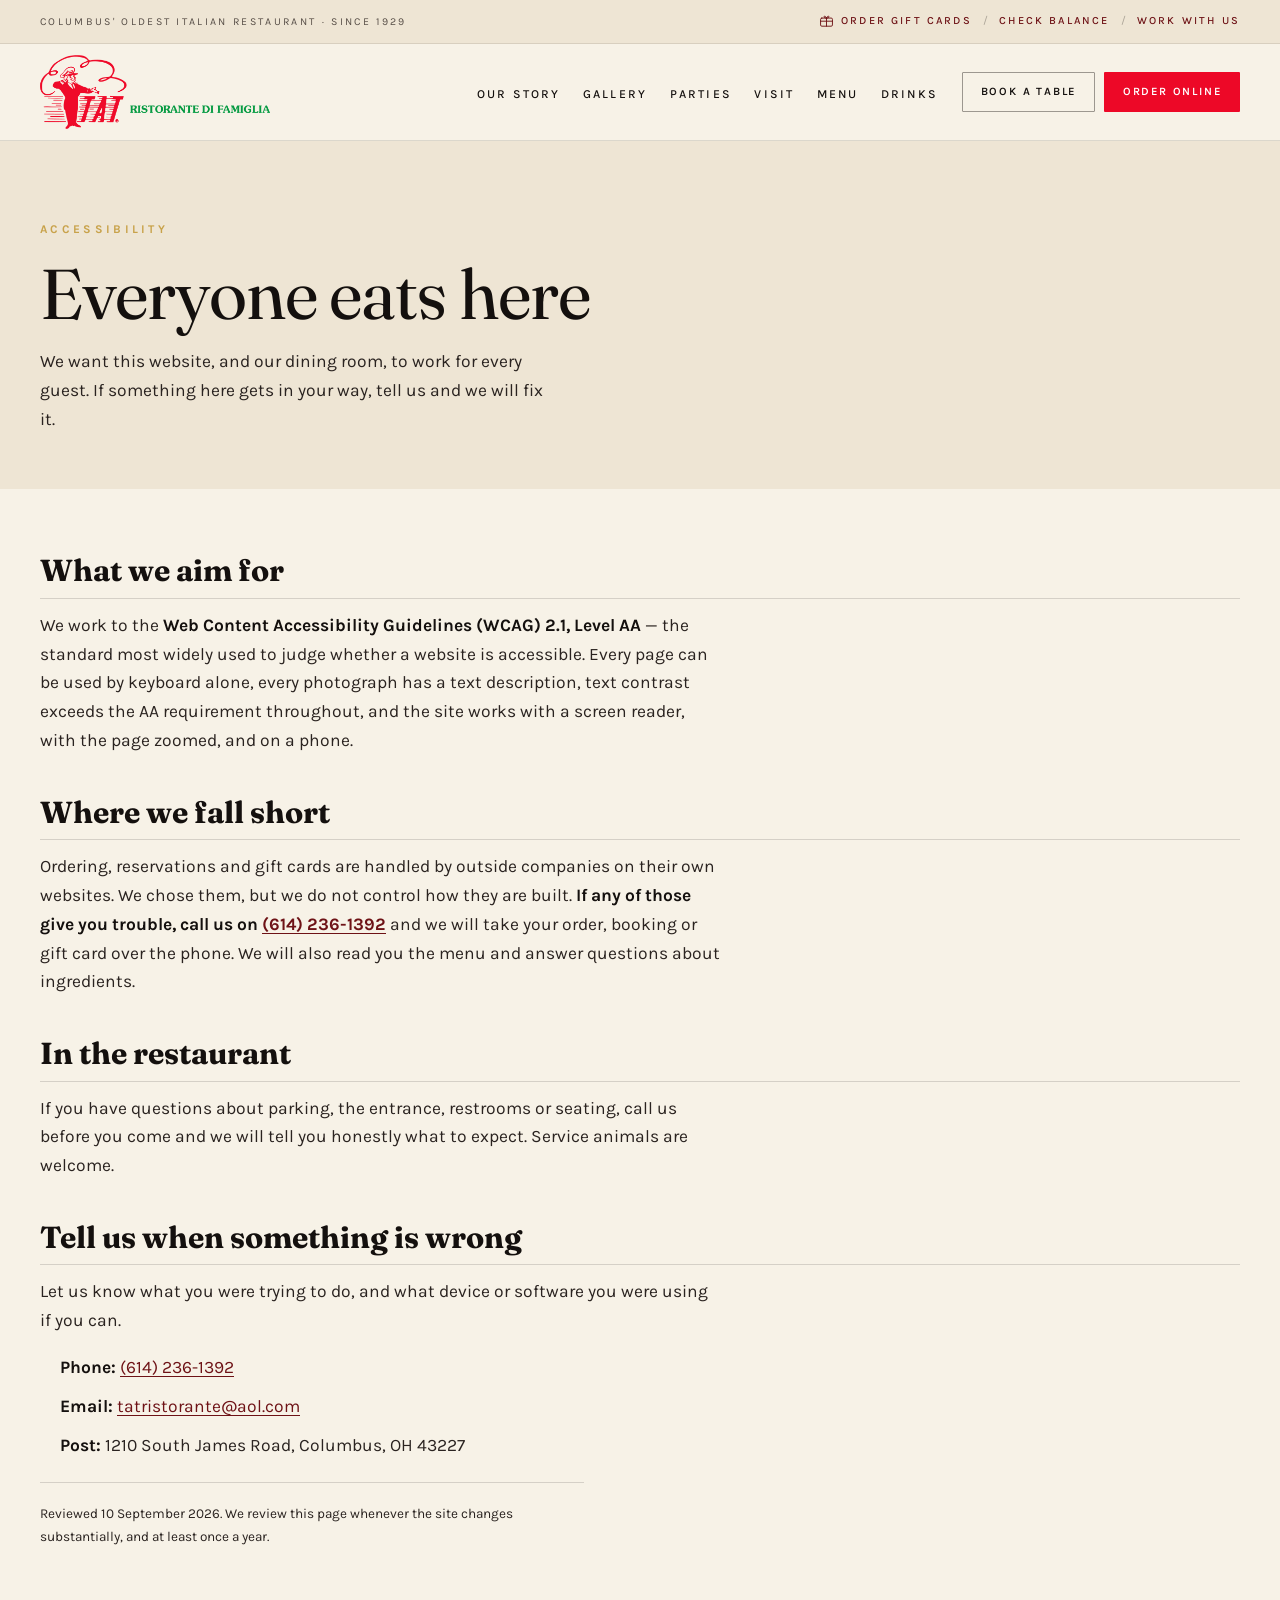
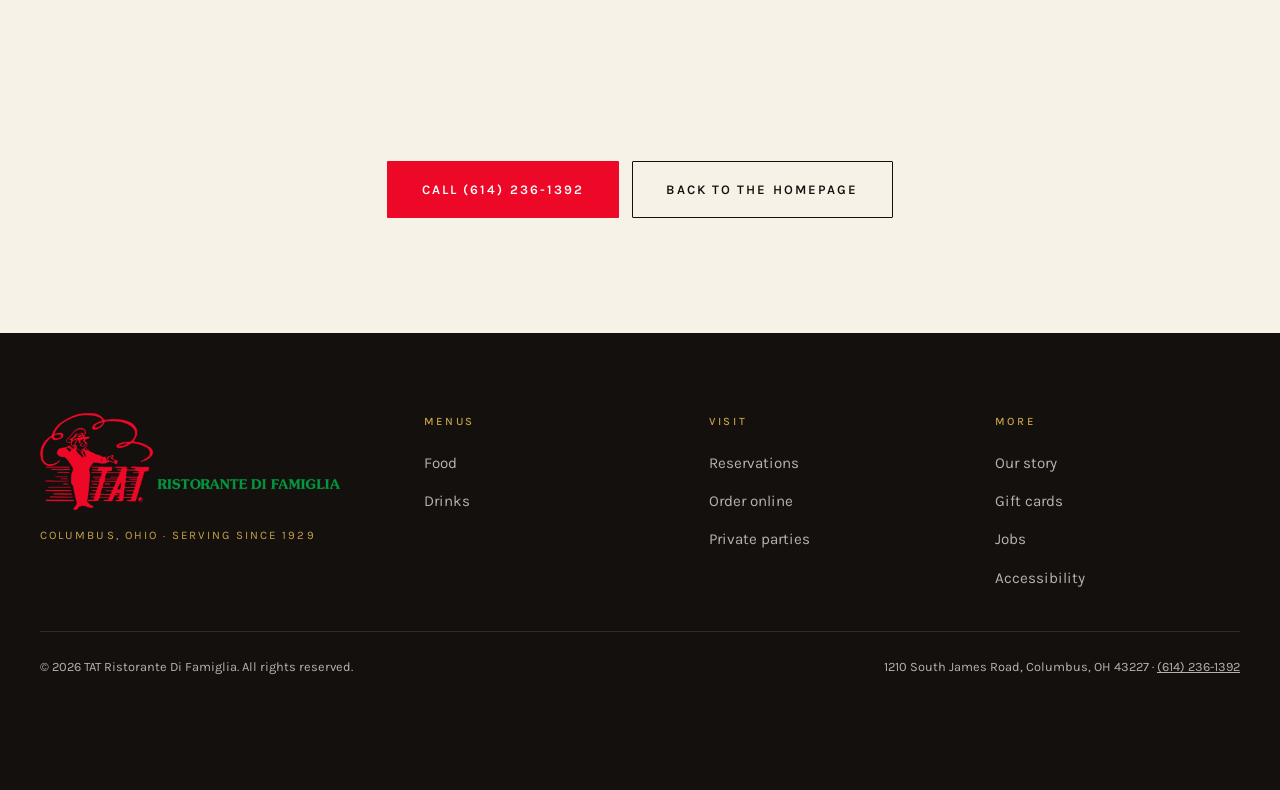
==== accessibility.html @ 36882643 "New site" ====
<!DOCTYPE html>
<html lang="en">
<head>
<meta charset="utf-8">
<meta name="viewport" content="width=device-width, initial-scale=1">
<title>Accessibility | TAT Ristorante Di Famiglia, Columbus</title>
<meta name="description" content="How TAT Ristorante Di Famiglia works to keep its website and dining room usable by everyone, and how to tell us when something isn't working.">
<meta name="theme-color" content="#14100E">

<!-- PREVIEW ONLY — keeps this staging copy out of Google so it can't
     compete with tatitalian.net. DELETE THIS LINE BEFORE LAUNCH. -->
<meta name="robots" content="noindex, nofollow">


<meta property="og:image" content="assets/app-icon.png">
<meta property="og:type" content="website">
<meta property="og:title" content="Accessibility | TAT Ristorante Di Famiglia">
<meta property="og:description" content="Our accessibility commitment, and how to reach us if something on this site gets in your way.">

<link rel="preconnect" href="https://fonts.googleapis.com">
<link rel="preconnect" href="https://fonts.gstatic.com" crossorigin>
<link href="https://fonts.googleapis.com/css2?family=Fraunces:ital,opsz,wght@0,9..144,500;0,9..144,600;0,9..144,700;0,9..144,900;1,9..144,500;1,9..144,600&family=Karla:ital,wght@0,400;0,500;0,600;0,700;1,400;1,500&display=swap" rel="stylesheet">
<link rel="icon" type="image/png" sizes="32x32" href="[data-uri]">
<link rel="icon" href="assets/favicon.ico" sizes="any">
<link rel="apple-touch-icon" href="assets/apple-touch-icon.png">
<meta name="apple-mobile-web-app-title" content="TAT">
<link rel="stylesheet" href="styles.css">
<noscript><style>.reveal{opacity:1 !important;transform:none !important;}</style></noscript>
</head>

<body>
<a class="skip-link" href="#main">Skip to main content</a>

<!-- ============ HEADER ============ -->
<header class="site-header" id="siteHeader">
  <div class="topbar">
    <div class="topbar-inner">
      <p class="topbar-tag">Columbus' oldest Italian restaurant &middot; Since 1929</p>
      <nav class="topbar-links" aria-label="Gift cards">
        <a href="https://www.toasttab.com/tat-ristorante-di-famiglia-1210-s-james-road/giftcards">
          <svg class="topbar-icon" viewBox="0 0 24 24" aria-hidden="true"><rect x="2.5" y="6.5" width="19" height="13" rx="2"/><path d="M2.5 11.5h19M12 6.5v13"/><path d="M12 6.5S10.8 3 8.8 3.6 8.2 6.5 12 6.5zm0 0S13.2 3 15.2 3.6 15.8 6.5 12 6.5z"/></svg>
          Order gift cards
        </a>
        <span class="topbar-sep" aria-hidden="true">/</span>
        <a href="https://www.toasttab.com/tat-ristorante-di-famiglia-1210-s-james-road/findcard">Check balance</a>
        <span class="topbar-sep" aria-hidden="true">/</span>
        <a href="#" data-form="job">Work with us</a>
      </nav>
    </div>
  </div>

  <div class="header-inner">
    <a class="wordmark" href="index.html" aria-label="TAT Ristorante Di Famiglia, home">
      <span class="logo-lockup" role="img" aria-label="TAT Ristorante Di Famiglia"></span>
    </a>

    <nav class="nav-desktop" aria-label="Primary">
      <ul>
        <li><a href="story.html">Our story</a></li>
        <li><a href="index.html#gallery">Gallery</a></li>
        <li><a href="index.html#parties">Parties</a></li>
        <li><a href="index.html#visit">Visit</a></li>
        <li><a href="menu.html">Menu</a></li>
        <li><a href="drinks.html">Drinks</a></li>
      </ul>
    </nav>

    <div class="header-actions">
      <a class="btn btn-ghost" href="https://tmt.spotapps.co/reservations?spot_id=79712">Book a table</a>
      <a class="btn btn-solid" href="https://order.online/business/tat-ristorante-di-famiglia-47376">Order online</a>
    </div>

    <button class="nav-toggle" id="navToggle" aria-expanded="false" aria-controls="navMobile">
      <span class="nav-toggle-bars" aria-hidden="true"><i></i><i></i><i></i></span>
      <span class="sr-only">Open menu</span>
    </button>
  </div>
</header>

<div class="nav-mobile" id="navMobile" hidden>
  <nav aria-label="Mobile">
    <ul>
      <li><a href="menu.html">Food menu</a></li>
      <li><a href="drinks.html">Drink menu</a></li>
      <li><a href="story.html">Our story</a></li>
      <li><a href="index.html#parties">Private parties</a></li>
      <li><a href="index.html#gallery">Gallery</a></li>
      <li><a href="index.html#visit">Hours &amp; location</a></li>
      <li><a href="https://www.toasttab.com/tat-ristorante-di-famiglia-1210-s-james-road/giftcards">Gift cards</a></li>
      <li><a href="#" data-form="job">Jobs</a></li>
    </ul>
    <div class="nav-mobile-cta">
      <a class="btn btn-solid" href="https://order.online/business/tat-ristorante-di-famiglia-47376">Order online</a>
      <a class="btn btn-ghost" href="https://tmt.spotapps.co/reservations?spot_id=79712">Book a table</a>
    </div>
    <p class="nav-mobile-phone"><a href="tel:+16142361392">(614) 236-1392</a></p>
  </nav>
</div>

<main id="main">

<section class="menu-head">
  <div class="wrap">
    <p class="eyebrow eyebrow-light">Accessibility</p>
    <h1 class="menu-title">Everyone eats here</h1>
    <p class="menu-intro">We want this website, and our dining room, to work for every guest. If something here gets in your way, tell us and we will fix it.</p>
  </div>
</section>

<div class="wrap prose">

  <h2>What we aim for</h2>
  <p>We work to the <strong>Web Content Accessibility Guidelines (WCAG) 2.1, Level AA</strong> &mdash; the standard most widely used to judge whether a website is accessible. Every page can be used by keyboard alone, every photograph has a text description, text contrast exceeds the AA requirement throughout, and the site works with a screen reader, with the page zoomed, and on a phone.</p>

  <h2>Where we fall short</h2>
  <p>Ordering, reservations and gift cards are handled by outside companies on their own websites. We chose them, but we do not control how they are built. <strong>If any of those give you trouble, call us on <a href="tel:+16142361392">(614) 236-1392</a></strong> and we will take your order, booking or gift card over the phone. We will also read you the menu and answer questions about ingredients.</p>

  <h2>In the restaurant</h2>
  <!-- TODO FOR THE OWNER: replace this with the real details of the building —
       parking, entrance steps or ramp, doorway widths, restroom access, table
       heights. Do not publish claims about the premises that have not been
       checked in person; an unchecked claim causes trouble rather than
       preventing it. -->
  <p>If you have questions about parking, the entrance, restrooms or seating, call us before you come and we will tell you honestly what to expect. Service animals are welcome.</p>

  <h2>Tell us when something is wrong</h2>
  <p>Let us know what you were trying to do, and what device or software you were using if you can.</p>
  <ul class="contact-list">
    <li><strong>Phone:</strong> <a href="tel:+16142361392">(614) 236-1392</a></li>
    <li><strong>Email:</strong> <a href="mailto:tatristorante@aol.com">tatristorante@aol.com</a></li>
    <li><strong>Post:</strong> 1210 South James Road, Columbus, OH 43227</li>
  </ul>

  <p class="prose-meta">Reviewed <time datetime="2026-09-10">10 September 2026</time>. We review this page whenever the site changes substantially, and at least once a year.</p>

</div>

<section class="story-close">
  <div class="wrap story-close-inner">
    <div class="story-close-cta">
      <a class="btn btn-solid btn-lg" href="tel:+16142361392">Call (614) 236-1392</a>
      <a class="btn btn-ghost btn-lg" href="index.html">Back to the homepage</a>
    </div>
  </div>
</section>

</main>

<!-- ============ FOOTER ============ -->
<footer class="site-footer">
  <div class="wrap footer-grid">
    <div class="footer-brand">
      <span class="footer-logo logo-lockup" role="img" aria-label="TAT Ristorante Di Famiglia"></span>
      <p class="footer-tag">Columbus, Ohio &middot; Serving since 1929</p>
    </div>
    <div class="footer-col">
      <h3 class="footer-head">Menus</h3>
      <ul>
        <li><a href="menu.html">Food</a></li>
        <li><a href="drinks.html">Drinks</a></li>
      </ul>
    </div>
    <div class="footer-col">
      <h3 class="footer-head">Visit</h3>
      <ul>
        <li><a href="https://tmt.spotapps.co/reservations?spot_id=79712">Reservations</a></li>
        <li><a href="https://order.online/business/tat-ristorante-di-famiglia-47376">Order online</a></li>
          <li><a href="index.html#parties">Private parties</a></li>
      </ul>
    </div>
    <div class="footer-col">
      <h3 class="footer-head">More</h3>
      <ul>
        <li><a href="story.html">Our story</a></li>
        <li><a href="https://www.toasttab.com/tat-ristorante-di-famiglia-1210-s-james-road/giftcards">Gift cards</a></li>
        <li><a href="#" data-form="job">Jobs</a></li>
        <li><a href="accessibility.html">Accessibility</a></li>
      </ul>
    </div>
  </div>
  <div class="wrap footer-base">
    <p>&copy; <span id="year">2026</span> TAT Ristorante Di Famiglia. All rights reserved.</p>
    <p>1210 South James Road, Columbus, OH 43227 &middot; <a href="tel:+16142361392">(614) 236-1392</a></p>
  </div>
</footer>

<div class="action-bar">
  <a href="tel:+16142361392">Call</a>
  <a href="https://tmt.spotapps.co/reservations?spot_id=79712">Reserve</a>
  <a class="primary" href="https://order.online/business/tat-ristorante-di-famiglia-47376">Order</a>
</div>

<script src="form-config.js"></script>
<script src="script.js"></script>
</body>
</html>
---- styles.css ----
/* =========================================================
   TAT Ristorante Di Famiglia
   Palette + type tokens
   Display: Bodoni Moda  ·  Body/UI: Jost (a Futura revival —
   the type of 1927, two years before TAT opened)
   ========================================================= */

:root{
  --ink:        #14100E;   /* near-black, warm */
  --ink-soft:   #2A2320;
  --wine:       #6E1216;   /* deep sauce red */
  --red:        #ED0827;   /* TAT brand red, sampled from the logo */
  --green:      #039741;   /* TAT brand green, from the wordmark */
  --brass:      #C8A24A;   /* aged sign gold */
  --ivory:      #F7F2E7;   /* paper */
  --paper:      #EEE5D4;   /* paper, one step down */
  --muted:      #574E47;   /* darkened: was too light on cream */
  --surface:    #FFFFFF;   /* panels behind dense text */

  --shell: min(1200px, 100% - 2.5rem);
  --gap: clamp(1rem, 3vw, 2rem);

  /* Fraunces is a soft, low-contrast serif — it keeps the old-signage warmth
     without Bodoni's hairlines. Karla is a grotesque with even stroke weight,
     which holds up far better than a geometric sans at body size. */
  --f-display: "Fraunces", Georgia, "Iowan Old Style", "Times New Roman", serif;
  --f-body: "Karla", "Segoe UI", "Helvetica Neue", Arial, sans-serif;

  --ease: cubic-bezier(.22,.61,.36,1);
  --topbar-h: 44px;         /* gift-card strip */
  --nav-h: 96px;            /* the row with the logo and nav */
  --header-h: calc(var(--topbar-h) + var(--nav-h));
  --header-h-stuck: 76px;   /* header height once it goes solid on scroll */
}

*, *::before, *::after{ box-sizing:border-box; }

/* The hidden attribute must beat any class that sets display.
   Without this, .lightbox{display:grid} keeps an invisible full-screen
   overlay in the layout and it eats every click on the page. */
[hidden]{ display:none !important; }

html{ scroll-behavior:smooth; }

body{
  margin:0;
  background:var(--ivory);
  color:var(--ink);
  font-family:var(--f-body);
  font-size:clamp(1.02rem, .97rem + .25vw, 1.09rem);
  line-height:1.65;
  font-weight:400;
  -webkit-font-smoothing:antialiased;
  font-optical-sizing:auto;
  text-rendering:optimizeLegibility;
  overflow-x:hidden;
}

img{ max-width:100%; display:block; }
a{ color:inherit; }

.wrap{ width:var(--shell); margin-inline:auto; }

.sr-only{
  position:absolute; width:1px; height:1px; padding:0; margin:-1px;
  overflow:hidden; clip:rect(0 0 0 0); white-space:nowrap; border:0;
}

.skip-link{
  position:absolute; left:1rem; top:-4rem; z-index:200;
  background:var(--ink); color:var(--ivory);
  padding:.7rem 1.1rem; border-radius:2px; text-decoration:none;
  transition:top .2s var(--ease);
}
.skip-link:focus{ top:1rem; }

:focus-visible{
  outline:2px solid var(--brass);
  outline-offset:3px;
}

/* ---------- Type ---------- */
.h-display{
  font-family:var(--f-display);
  font-weight:700;
  font-size:clamp(2rem, 1.25rem + 3vw, 3.7rem);
  line-height:1.06;
  letter-spacing:-.01em;
  margin:0 0 .6em;
}

.eyebrow{
  font-family:var(--f-body);
  font-size:.74rem;
  font-weight:700;
  letter-spacing:.28em;
  text-transform:uppercase;
  color:var(--wine);
  margin:0 0 1.1rem;
}
.eyebrow-light{ color:var(--brass); }

.lede{
  font-size:1.12em;
  color:var(--ink);
  max-width:56ch;
}

/* ---------- Buttons ---------- */
.btn{
  display:inline-flex; align-items:center; justify-content:center;
  font-family:var(--f-body);
  font-size:.8rem; font-weight:600;
  letter-spacing:.16em; text-transform:uppercase;
  padding:.85rem 1.5rem;
  border:1px solid transparent;
  border-radius:1px;
  text-decoration:none;
  cursor:pointer;
  transition:background .25s var(--ease), color .25s var(--ease),
             border-color .25s var(--ease), transform .18s var(--ease);
}
.btn:hover{ transform:translateY(-1px); }
.btn-lg{ padding:1.05rem 2.1rem; font-size:.82rem; }

.btn-solid{ background:var(--red); color:#fff; }
.btn-solid:hover{ background:var(--wine); }

.btn-ghost{ background:transparent; color:var(--ink); border-color:currentColor; }
.btn-ghost:hover{ background:var(--ink); color:var(--ivory); }

.btn-outline{ background:transparent; color:#fff; border-color:rgba(255,255,255,.55); }
.btn-outline:hover{ background:#fff; color:var(--ink); border-color:#fff; }

.link-arrow{
  display:inline-flex; align-items:center; gap:.5rem;
  font-size:.8rem; font-weight:600;
  letter-spacing:.16em; text-transform:uppercase;
  text-decoration:none;
  color:var(--wine);
  border-bottom:1px solid currentColor;
  padding-bottom:.3rem;
  transition:gap .25s var(--ease), color .25s var(--ease);
}
.link-arrow::after{ content:"\2192"; }
.link-arrow:hover{ gap:.9rem; color:var(--red); }


/* =========================================================
   LOGO
   The artwork is embedded here as data URIs so the logos can
   never go missing when the site is copied or zipped up. To
   switch to normal image files instead, replace each url(...)
   below with url('assets/logo-mark.png') / logo-lockup.png —
   both files are in assets/ already.
   ========================================================= */
.logo-mark,
.logo-lockup{
  display:block;
  background-repeat:no-repeat;
  background-position:center;
  background-size:contain;
}
.logo-mark{ aspect-ratio:520/445; background-image:url('[data-uri]'); }
.logo-lockup{ aspect-ratio:900/290; background-image:url('[data-uri]'); }

/* =========================================================
   HEADER
   ========================================================= */
.site-header{
  position:fixed; inset:0 0 auto 0; z-index:90;
  background:var(--ivory);
  border-bottom:1px solid rgba(20,16,14,.12);
  transition:box-shadow .35s var(--ease);
}
.site-header.is-stuck{
  box-shadow:0 2px 14px rgba(20,16,14,.1);
}
.site-header.is-stuck .header-inner{ min-height:var(--header-h-stuck); }
.site-header.is-stuck::before{ opacity:0; }


/* ---------- Utility strip: gift cards ---------- */
.topbar{
  background:var(--paper);
  border-bottom:1px solid rgba(20,16,14,.1);
  overflow:hidden;
  max-height:var(--topbar-h);
  transition:max-height .3s var(--ease), opacity .25s var(--ease);
}
/* Fold it away once the header goes solid, to keep the scrolled header tight. */
.site-header.is-stuck .topbar{ max-height:0; opacity:0; border-bottom-color:transparent; }

.topbar-inner{
  width:var(--shell); margin-inline:auto;
  min-height:calc(var(--topbar-h) - 1px);
  display:flex; align-items:center; justify-content:space-between; gap:1rem;
}
.topbar-tag{
  margin:0;
  font-size:.66rem; font-weight:400;
  letter-spacing:.22em; text-transform:uppercase;
  color:var(--muted);
}
.topbar-links{ display:flex; align-items:center; gap:.7rem; }
.topbar-links a{
  display:inline-flex; align-items:center; gap:.45rem;
  font-size:.68rem; font-weight:500;
  letter-spacing:.2em; text-transform:uppercase;
  color:var(--wine); text-decoration:none;
  padding:.25rem 0;
  border-bottom:1px solid transparent;
  transition:color .25s var(--ease), border-color .25s var(--ease);
}
.topbar-links a:hover{ color:var(--red); border-bottom-color:currentColor; }
.topbar-sep{ color:rgba(20,16,14,.3); font-size:.7rem; }
.topbar-icon{
  width:15px; height:15px; flex:none;
  fill:none; stroke:currentColor; stroke-width:1.5;
  stroke-linecap:round; stroke-linejoin:round;
}

.header-inner{
  width:var(--shell); margin-inline:auto;
  min-height:var(--nav-h);
  transition:min-height .3s var(--ease);
  display:flex; align-items:center; gap:1.5rem;
  position:relative;
}

.wordmark{
  display:flex; align-items:center; text-decoration:none;
  margin-right:auto; padding:.6rem 0;
}
.wordmark .logo-lockup{
  width:auto; height:74px;
  transition:height .3s var(--ease);
}
/* Tighten once the header goes solid, so it never crowds the nav. */
.site-header.is-stuck .wordmark .logo-lockup{ height:54px; }

.nav-desktop ul{
  display:flex; gap:1.4rem; list-style:none; margin:0; padding:0;
}
.nav-desktop a{
  font-size:.76rem; font-weight:500;
  letter-spacing:.18em; text-transform:uppercase;
  color:var(--ink); text-decoration:none;
  padding-bottom:.25rem;
  border-bottom:1px solid transparent;
  transition:border-color .25s var(--ease), color .25s var(--ease);
}
.nav-desktop a:hover{ border-color:var(--wine); color:var(--wine); }

.header-actions{ display:flex; gap:.6rem; }
.header-actions .btn{ padding:.6rem 1.1rem; font-size:.7rem; }
.header-actions .btn-ghost{ color:var(--ink); border-color:rgba(20,16,14,.4); }
.header-actions .btn-ghost:hover{ background:var(--ink); color:var(--ivory); }

.nav-toggle{
  display:none;
  background:none; border:0; cursor:pointer; padding:.6rem;
}
.nav-toggle-bars{ display:block; width:26px; }
.nav-toggle-bars i{
  display:block; height:2px; background:var(--ink); margin:6px 0;
  transition:transform .3s var(--ease), opacity .3s var(--ease);
}
.nav-toggle[aria-expanded="true"] i:nth-child(1){ transform:translateY(7.5px) rotate(45deg); }
.nav-toggle[aria-expanded="true"] i:nth-child(2){ opacity:0; }
.nav-toggle[aria-expanded="true"] i:nth-child(3){ transform:translateY(-7.5px) rotate(-45deg); }

/* Mobile nav panel */
.nav-mobile{
  position:fixed; inset:0; z-index:85;
  pointer-events:none;
  background:var(--ink);
  padding:calc(var(--header-h) + 2rem) 1.5rem 2.5rem;
  overflow-y:auto;
  opacity:0;
  transition:opacity .3s var(--ease);
}
.nav-mobile.is-open{ opacity:1; pointer-events:auto; }
.nav-mobile ul{ list-style:none; margin:0 0 2rem; padding:0; }
.nav-mobile li + li{ border-top:1px solid rgba(247,242,231,.12); }
.nav-mobile a{
  display:block; padding:.95rem 0;
  color:var(--ivory); text-decoration:none;
  font-family:var(--f-display); font-weight:500; font-size:1.5rem;
}
.nav-mobile-cta{ display:grid; gap:.7rem; }
.nav-mobile-cta .btn-ghost{ color:var(--ivory); }
.nav-mobile-phone{
  margin-top:2rem; text-align:center;
  font-family:var(--f-display); font-size:1.4rem;
}
.nav-mobile-phone a{ color:var(--brass); text-decoration:none; }

body.nav-open{ overflow:hidden; }


/* ---------- Photo slots ----------
   A faint diagonal fill sits behind every photo. It shows through while a
   photo is missing, so empty slots read as "pending" instead of broken, and
   it's completely hidden once the real image loads on top. Harmless to keep. */
.hero-media, .page-hero-media,
.split-media, .parties-imgs figure, .tile,
.archive-strip figure, .poorboy-fig{
  background-color:var(--ink);
  background-image:repeating-linear-gradient(45deg,
    rgba(200,162,74,.07) 0 10px, transparent 10px 20px);
}

/* =========================================================
   HERO
   ========================================================= */
.hero{
  position:relative;
  min-height:min(84svh, 760px);
  display:flex; flex-direction:column; justify-content:flex-end;
  padding:calc(var(--header-h) + 3rem) 0 0;
  color:#fff;
  overflow:hidden;
}
.hero-media{ position:absolute; inset:0; z-index:0; background:var(--ink); }
.hero-video{
  width:100%; height:100%; object-fit:cover;
  position:absolute; inset:0;
}
.hero-stills{ position:absolute; inset:0; }
.hero-still{
  position:absolute; inset:0;
  background-size:cover; background-position:center;
  opacity:0;
  transition:opacity 1.2s var(--ease), transform 7s linear;
  transform:scale(1.06);
}
.hero-still.is-active{ opacity:1; transform:scale(1); }
/* stills only show if video is absent/failed */
.hero.has-video .hero-stills{ opacity:0; }

.hero-scrim{
  position:absolute; inset:0;
  /* Two layers: one bottom-up for the headline, one left-to-right to protect
     the text column. The food shots are bright, so this has to work harder
     than a scrim over a dim room photo would. */
  background:
    linear-gradient(to top,
      rgba(20,16,14,.9) 0%, rgba(20,16,14,.6) 38%,
      rgba(20,16,14,.28) 72%, rgba(20,16,14,.5) 100%),
    linear-gradient(to right,
      rgba(20,16,14,.55) 0%, rgba(20,16,14,.12) 55%, rgba(20,16,14,0) 100%);
}

.hero-body{
  position:relative; z-index:2;
  width:var(--shell); margin-inline:auto;
  padding-bottom:2.5rem;
}

.hero-rotator{
  position:relative; min-height:clamp(6.5rem, 16vw, 13rem);
  margin:0; font-weight:inherit;
}
.hero-line{
  display:block;
  position:absolute; inset:0;
  margin:0;
  font-family:var(--f-display);
  font-weight:500;
  font-size:clamp(2.4rem, 1.1rem + 5.2vw, 5.4rem);
  line-height:1.02;
  letter-spacing:-.015em;
  opacity:0;
  transform:translateY(18px);
  transition:opacity .8s var(--ease), transform .8s var(--ease);
  pointer-events:none;
}
.hero-line em{
  display:block;
  font-style:italic;
  font-weight:400;
  color:var(--brass);
}
.hero-line.is-active{ opacity:1; transform:none; }

.hero-cta{ display:flex; flex-wrap:wrap; gap:.8rem; margin-top:2.2rem; }

.hero-address{
  position:relative; z-index:2;
  display:flex; align-items:center; justify-content:center; gap:.6rem;
  padding:1rem;
  background:rgba(20,16,14,.85);
  border-top:1px solid rgba(200,162,74,.4);
  color:#fff; text-decoration:none;
  font-size:.76rem; letter-spacing:.18em; text-transform:uppercase;
  transition:background .25s var(--ease);
}
.hero-address:hover{ background:var(--wine); }
.hero-address .pin{ width:16px; fill:var(--brass); flex:none; }

/* =========================================================
   MARQUEE  (signature element)
   ========================================================= */
.marquee{
  background:var(--wine);
  color:var(--ivory);
  border-bottom:1px solid rgba(20,16,14,.12);
  overflow:hidden;
  padding:.9rem 0;
}
.marquee-track{
  display:flex; width:max-content;
  animation:slide 38s linear infinite;
}
.marquee-group{
  display:flex; align-items:center; gap:1.6rem;
  padding-right:1.6rem;
  font-family:var(--f-display);
  font-style:italic; font-weight:500;
  font-size:clamp(1rem, .9rem + .4vw, 1.35rem);
  white-space:nowrap;
}
.marquee-group b{ color:var(--brass); font-size:.7em; }
@keyframes slide{ to{ transform:translateX(-50%); } }

/* =========================================================
   ABOUT
   ========================================================= */
.about{ padding:clamp(4rem, 9vw, 8rem) 0; }
.about-grid{
  display:grid; gap:clamp(2.5rem, 6vw, 5rem);
  grid-template-columns:1.15fr .85fr;
  align-items:start;
}
.about-copy p{ margin:0 0 1.2rem; }
.about-copy .link-arrow{ margin-top:.6rem; }

.about-figures{
  display:grid; gap:1.5rem;
  background:var(--surface);
  border:1px solid rgba(20,16,14,.1);
  border-radius:2px;
  padding:clamp(1.75rem, 3vw, 2.25rem);
}
.stat{ display:grid; gap:.15rem; }
.stat-num{
  font-family:var(--f-display);
  font-size:clamp(2.6rem, 2rem + 2vw, 3.6rem);
  font-weight:700; line-height:1;
  color:var(--wine);
}
.stat-label{
  font-size:.76rem; font-weight:600;
  letter-spacing:.16em; text-transform:uppercase;
  color:var(--muted);
}

/* =========================================================
   SPLIT (catering)
   ========================================================= */
.split{ display:grid; grid-template-columns:1fr 1fr; align-items:stretch; }
.split-dark{ background:var(--paper); color:var(--ink); }
.split-media{ min-height:420px; position:relative; }
.split-media img{ position:absolute; inset:0; width:100%; height:100%; object-fit:cover; }
.split-copy{
  padding:clamp(3rem, 7vw, 6.5rem) clamp(1.5rem, 5vw, 5rem);
  display:flex; flex-direction:column; justify-content:center;
  align-items:flex-start;
}
.split-copy p{ max-width:46ch; margin:0 0 2rem; color:var(--ink-soft); }

/* =========================================================
   PARTIES
   ========================================================= */
.parties{ padding:clamp(4rem, 9vw, 8rem) 0; background:var(--paper); }
.section-head{ max-width:60ch; margin-bottom:clamp(2rem, 5vw, 3.5rem); }
.parties-imgs{
  display:grid; grid-template-columns:1fr 1fr; gap:var(--gap);
}
.parties-imgs figure{ margin:0; overflow:hidden; }
.parties-imgs img{
  width:100%; aspect-ratio:4/3; object-fit:cover;
  transition:transform .8s var(--ease);
}
.parties-imgs figure:hover img{ transform:scale(1.04); }
.parties-cta{ display:flex; flex-wrap:wrap; gap:.8rem; margin-top:2.5rem; }

/* =========================================================
   GALLERY
   ========================================================= */
.gallery{ padding:clamp(4rem, 9vw, 8rem) 0 clamp(3rem, 6vw, 5rem); }
/* Every photo in the set is a 16:9 overhead shot, so the tiles are 16:9 too
   — a mosaic with tall/wide tiles would crop the plates badly. */
.gallery-grid{
  display:grid;
  grid-template-columns:repeat(3, 1fr);
  gap:6px;
  padding:0 clamp(.75rem, 2vw, 1.5rem);
}
.tile{
  position:relative; overflow:hidden;
  border:0; padding:0; cursor:pointer;
  background:var(--ink);
  aspect-ratio:16/9;
}
.tile img{
  width:100%; height:100%; object-fit:cover;
  transition:transform .7s var(--ease), opacity .4s var(--ease);
}
.tile:hover img{ transform:scale(1.06); opacity:.72; }
.tile-cap{
  position:absolute; left:0; right:0; bottom:0;
  padding:1.6rem .9rem .8rem;
  text-align:left;
  font-family:var(--f-display); font-style:italic;
  font-size:.95rem; color:#fff;
  background:linear-gradient(to top, rgba(20,16,14,.85), transparent);
  opacity:0; transform:translateY(8px);
  transition:opacity .35s var(--ease), transform .35s var(--ease);
}
.tile:hover .tile-cap, .tile:focus-visible .tile-cap{ opacity:1; transform:none; }
.gallery-foot{ margin-top:2.5rem; }

/* =========================================================
   ORDER
   ========================================================= */
.order{
  background:var(--wine); color:#fff;
  padding:clamp(4rem, 9vw, 7rem) 0;
  text-align:center;
}
.order-inner{ display:grid; justify-items:center; }
.order .lede{ color:rgba(255,255,255,.85); margin:0 0 2rem; }

/* =========================================================
   VISIT
   ========================================================= */
.visit{ background:var(--ivory); color:var(--ink); padding:clamp(4rem, 9vw, 7rem) 0 0; }
.visit .eyebrow{ color:var(--wine); }
.visit-grid{
  display:grid; grid-template-columns:repeat(3, 1fr);
  gap:clamp(2rem, 5vw, 4rem);
  padding-bottom:clamp(3rem, 6vw, 5rem);
}
.visit-card{
  background:var(--surface);
  border:1px solid rgba(20,16,14,.1);
  border-radius:2px;
  padding:clamp(1.5rem, 3vw, 2rem);
}
.visit-card address{ font-style:normal; margin:0 0 1.5rem; color:var(--ink-soft); }
.visit-h{
  font-family:var(--f-display); font-weight:600;
  font-size:1.9rem; line-height:1.1; margin:0 0 1rem;
}
.visit .link-arrow{ color:var(--wine); }
.visit .link-arrow:hover{ color:var(--red); }

.hours{ list-style:none; margin:0 0 1.25rem; padding:0; }
.hours li{
  display:flex; justify-content:space-between; gap:1rem;
  padding:.6rem 0;
  border-bottom:1px solid rgba(20,16,14,.12);
  font-size:.95rem;
}
.hours li span:first-child{ color:var(--muted); }
.hours .closed{ color:var(--muted); }
.hours-note{
  font-size:.76rem; letter-spacing:.16em; text-transform:uppercase;
  margin:0; color:var(--wine);
}
.hours-note.is-open{ color:#2E7D42; }

.contact-line{ margin:0 0 .5rem; font-size:1.15rem; }
.contact-line a{ text-decoration:none; border-bottom:1px solid rgba(110,18,22,.4); }
.contact-line a:hover{ color:var(--wine); }
.socials{ display:flex; gap:.6rem; margin-top:1.5rem; }
.socials a{
  width:42px; height:42px; display:grid; place-items:center;
  border:1px solid rgba(20,16,14,.25); border-radius:50%;
  transition:background .25s var(--ease), border-color .25s var(--ease);
}
.socials svg{ width:19px; fill:none; stroke:var(--ink); stroke-width:1.4; }
.socials a:hover{ background:var(--wine); border-color:var(--wine); }
.socials a:hover svg{ stroke:var(--ivory); fill:var(--ivory); }
.socials a:hover svg{ stroke:var(--ink); fill:var(--ink); }

.map-strip{ height:clamp(280px, 34vw, 420px); }
.map-strip iframe{ width:100%; height:100%; border:0; display:block; }

/* =========================================================
   FOOTER
   ========================================================= */
.site-footer{ background:var(--ink); color:rgba(247,242,231,.72); padding:clamp(3rem, 7vw, 5rem) 0 7rem; }
.footer-grid{
  display:grid; grid-template-columns:1.4fr repeat(3, 1fr);
  gap:2.5rem;
  padding-bottom:2.5rem;
  border-bottom:1px solid rgba(247,242,231,.12);
}
.footer-logo{ width:100%; max-width:300px; }
.footer-tag{
  margin:1rem 0 0; font-size:.72rem;
  letter-spacing:.18em; text-transform:uppercase;
  color:var(--brass);
}
.footer-col .footer-head{
  margin:0 0 1rem;
  font-size:.7rem; font-weight:500;
  letter-spacing:.24em; text-transform:uppercase;
  color:var(--brass);
}
.footer-col ul{ list-style:none; margin:0; padding:0; display:grid; gap:.6rem; }
.footer-col a{ text-decoration:none; font-size:.95rem; }
.footer-col a:hover{ color:var(--ivory); }
.footer-base{
  display:flex; flex-wrap:wrap; justify-content:space-between; gap:.5rem;
  padding-top:1.5rem; font-size:.8rem;
}
.footer-base p{ margin:0; }

/* =========================================================
   STICKY ACTION BAR (mobile)
   ========================================================= */
.action-bar{
  position:fixed; inset:auto 0 0 0; z-index:80;
  display:none; grid-template-columns:repeat(3, 1fr);
  background:var(--ink);
  border-top:1px solid rgba(200,162,74,.3);
}
.action-bar a{
  padding:1rem .5rem; text-align:center; text-decoration:none;
  color:var(--ivory);
  font-size:.72rem; letter-spacing:.2em; text-transform:uppercase;
}
.action-bar a.primary{ background:var(--red); color:#fff; }

/* =========================================================
   LIGHTBOX
   ========================================================= */
.lightbox{
  position:fixed; inset:0; z-index:120;
  pointer-events:none;
  background:rgba(12,9,8,.96);
  display:grid; grid-template-columns:auto 1fr auto; align-items:center;
  gap:1rem; padding:clamp(1rem, 4vw, 3rem);
  opacity:0; transition:opacity .3s var(--ease);
}
.lightbox.is-open{ opacity:1; pointer-events:auto; }
.lb-figure{ margin:0; display:grid; justify-items:center; gap:1rem; min-width:0; }
.lb-figure img{
  max-width:100%; max-height:78svh; object-fit:contain;
}
.lb-figure figcaption{
  font-family:var(--f-display); font-style:italic; font-weight:500;
  color:var(--ivory); font-size:1.05rem;
}
.lb-close{
  position:absolute; top:1rem; right:1.25rem;
  background:none; border:0; color:var(--ivory);
  font-size:2.4rem; line-height:1; cursor:pointer;
}
.lb-prev, .lb-next{
  width:48px; height:48px; flex:none;
  display:grid; place-items:center;
  background:none; border:1px solid rgba(247,242,231,.3);
  border-radius:50%; cursor:pointer;
}
.lb-prev svg, .lb-next svg{ width:18px; fill:none; stroke:var(--ivory); stroke-width:1.6; }
.lb-prev:hover, .lb-next:hover{ background:rgba(247,242,231,.12); }

/* =========================================================
   REVEAL ON SCROLL
   ========================================================= */
.reveal{ opacity:0; transform:translateY(24px); }
.reveal.is-in{
  opacity:1; transform:none;
  transition:opacity .8s var(--ease), transform .8s var(--ease);
}

/* =========================================================
   RESPONSIVE
   ========================================================= */
@media (max-width: 1080px){
  .nav-desktop{ display:none; }
  .header-actions{ display:none; }
  .nav-toggle{ display:block; }
  .gallery-grid{ grid-template-columns:repeat(2, 1fr); }
}

@media (max-width: 860px){
  .hero{ min-height:min(72svh, 620px); }
  .about-grid{ grid-template-columns:1fr; }
  .about-figures{
    border-left:0; padding-left:0;
    border-top:1px solid rgba(20,16,14,.15); padding-top:2rem;
    grid-template-columns:repeat(3, 1fr);
  }
  .split{ grid-template-columns:1fr; }
  .split-media{ min-height:300px; }
  .visit-grid{ grid-template-columns:1fr; }
  .news-inner{ grid-template-columns:1fr; }
  .footer-grid{ grid-template-columns:1fr 1fr; }
  .action-bar{ display:grid; }
  body{ padding-bottom:0; }
}

@media (max-width: 620px){
  :root{ --topbar-h:34px; --nav-h:62px; --header-h-stuck:60px; }
  .topbar-inner{ justify-content:center; }
  .topbar-tag{ display:none; }
  .topbar-links a{ font-size:.62rem; letter-spacing:.12em; }
  .wordmark .logo-lockup{ height:46px; }
  .site-header.is-stuck .wordmark .logo-lockup{ height:40px; }

  /* The hero was taking the whole screen on a phone, so the page looked like
     one big dark photo before you scrolled. */
  .hero{ min-height:auto; padding-bottom:0; }
  .hero-body{ padding-bottom:2.25rem; }

  /* On a narrow screen the headline sits right on top of the food, so the
     scrim has to be heavier here than it is on a wide one. */
  .hero-scrim{
    background:linear-gradient(to top,
      rgba(20,16,14,.94) 0%, rgba(20,16,14,.86) 45%,
      rgba(20,16,14,.72) 80%, rgba(20,16,14,.8) 100%);
  }
  .hero-rotator{ min-height:8.5rem; }
  .hero-line{ font-size:clamp(2.1rem, 9vw, 2.9rem); }
  .hero-cta{ gap:.6rem; margin-top:1.5rem; }
  .hero-cta .btn{ flex:1 1 100%; }

  /* Two across reads better than one giant tile per screen. */
  .gallery-grid{ grid-template-columns:repeat(2, 1fr); gap:4px; }
  .tile-cap{ font-size:.72rem; padding:1rem .5rem .5rem; }

  /* Bigger tap targets and a touch more room to breathe. */
  .btn{ padding:.95rem 1.4rem; }
  .btn-lg{ padding:1.05rem 1.6rem; font-size:.78rem; }
  .menu-item{ padding:1.05rem 0; }
  .menu-tab{ padding:.85rem .8rem .7rem; font-size:.74rem; }
  .nav-mobile a{ padding:1.05rem 0; }
  .parties-imgs{ grid-template-columns:1fr; }
  .about-figures{ grid-template-columns:1fr; gap:1.25rem; }
  .review p{ max-width:none; }
  .lightbox{ grid-template-columns:1fr; grid-template-areas:"fig"; }
  .lb-prev{ position:absolute; left:.75rem; top:50%; }
  .lb-next{ position:absolute; right:.75rem; top:50%; }
  .lb-figure{ grid-area:fig; }
  .footer-grid{ grid-template-columns:1fr; gap:2rem; }
  .hero-address{ font-size:.66rem; letter-spacing:.12em; }
}


/* =========================================================
   MOTION PREFERENCES
   ========================================================= */
@media (prefers-reduced-motion: reduce){
  html{ scroll-behavior:auto; }
  *, *::before, *::after{
    animation-duration:.01ms !important;
    animation-iteration-count:1 !important;
    transition-duration:.01ms !important;
  }
  .reveal{ opacity:1; transform:none; }
  .marquee-track{ animation:none; }
}

/* =========================================================
   ==========  STORY PAGE  (story.html)  ==================
   ========================================================= */

/* ---------- Page hero ---------- */
.page-hero{
  position:relative;
  min-height:min(72svh, 620px);
  display:flex; align-items:flex-end;
  padding:calc(var(--header-h) + 5rem) 0 clamp(3rem, 7vw, 5.5rem);
  color:#fff;
  overflow:hidden;
}
.page-hero-media{ position:absolute; inset:0; background:var(--ink); }
.page-hero-media img{
  width:100%; height:100%; object-fit:cover;
  transform:scale(1.02);
}
.page-hero-media .hero-scrim{ background:
  linear-gradient(to top, rgba(20,16,14,.94) 0%, rgba(20,16,14,.7) 45%, rgba(20,16,14,.6) 100%),
  linear-gradient(to right, rgba(20,16,14,.7) 0%, rgba(20,16,14,.2) 60%, rgba(20,16,14,0) 100%); }
.page-hero-body{ position:relative; z-index:2; }
.page-hero-h{
  font-family:var(--f-display);
  font-weight:500;
  font-size:clamp(2.2rem, 1.1rem + 4.4vw, 4.8rem);
  line-height:1.04;
  letter-spacing:-.015em;
  margin:0 0 1.25rem;
}
.page-hero-h em{
  display:block; font-style:italic; color:var(--brass);
}
.page-hero-sub{
  max-width:48ch; margin:0;
  font-size:1.1em; color:rgba(255,255,255,.85);
}

/* ---------- The name (signature block) ---------- */
.name-story{ background:var(--paper); color:var(--ink); padding:clamp(3.5rem, 8vw, 7rem) 0; }
.name-story .wrap{
  display:grid; grid-template-columns:minmax(240px, .8fr) 1.2fr;
  gap:clamp(2.5rem, 6vw, 5rem);
  align-items:start;
}

.name-plate{
  background:var(--surface);
  border:1px solid rgba(110,18,22,.3);
  padding:clamp(1.75rem, 4vw, 2.75rem) 1.5rem;
  text-align:center;
  position:sticky; top:calc(var(--header-h-stuck) + 2rem);
}
.name-mark{ width:100%; max-width:180px; margin:0 auto; }
.name-expand{
  margin:1.5rem 0 0;
  font-size:.72rem; font-weight:500;
  letter-spacing:.2em; text-transform:uppercase;
  color:var(--wine);
}
.name-tag{
  margin:1.75rem 0 0; padding-top:1.25rem;
  border-top:1px solid rgba(20,16,14,.15);
  font-size:.68rem; letter-spacing:.28em; text-transform:uppercase;
  color:var(--muted);
}

.name-copy p{ color:var(--ink-soft); }
.name-copy .lede{ color:var(--ink); }

.legends{
  display:grid; grid-template-columns:1fr 1fr;
  gap:1.5rem; margin:2.5rem 0 1.5rem;
}
.legend{
  border-top:2px solid var(--wine);
  padding-top:1.1rem;
}
.legend h3{
  margin:0 0 .6rem;
  font-size:.72rem; font-weight:500;
  letter-spacing:.22em; text-transform:uppercase;
  color:var(--wine);
}
.legend p{ margin:0; font-size:.98rem; }
.legend em{ color:var(--ink); font-style:italic; }

.footnote{
  font-family:var(--f-display); font-style:italic; font-weight:600;
  font-size:1.15rem;
  color:var(--wine) !important;
}

/* ---------- Timeline ---------- */
.timeline-section{ padding:clamp(4rem, 9vw, 8rem) 0; }
.timeline{
  list-style:none; margin:0; padding:0;
  border-top:1px solid rgba(20,16,14,.15);
}
.tl-item{
  display:grid; grid-template-columns:minmax(140px, 200px) 1fr;
  gap:clamp(1.5rem, 5vw, 4rem);
  padding:clamp(1.75rem, 4vw, 2.75rem) 0;
  border-bottom:1px solid rgba(20,16,14,.15);
  position:relative;
}
.tl-year{
  font-family:var(--f-display);
  font-weight:700;
  font-size:clamp(1.8rem, 1.3rem + 1.6vw, 2.75rem);
  line-height:1;
  color:var(--wine);
  position:relative;
}
.tl-year::before{
  content:""; position:absolute; left:-1.15rem; top:.55em;
  width:7px; height:7px; border-radius:50%;
  background:var(--brass);
}
.tl-body h3{
  margin:0 0 .6rem;
  font-family:var(--f-display); font-weight:600; font-style:italic;
  font-size:1.4rem; line-height:1.2;
}
.tl-body p{ margin:0; max-width:62ch; color:var(--ink-soft); }
.tl-now .tl-year{ color:var(--red); }

/* ---------- Archive strip ---------- */
.archive-strip{
  display:grid; grid-template-columns:repeat(3, 1fr); gap:6px;
  padding:0 clamp(.75rem, 2vw, 1.5rem) clamp(3rem, 7vw, 5rem);
}
.archive-strip figure{ margin:0; overflow:hidden; background:var(--ink); }
.archive-strip img{
  width:100%; aspect-ratio:3/2; object-fit:cover;
  filter:sepia(.18) saturate(.95);
  transition:filter .6s var(--ease), transform .8s var(--ease);
}
.archive-strip figure:hover img{ filter:none; transform:scale(1.03); }

/* ---------- Poor Boy ---------- */
.poorboy{ background:var(--paper); padding:clamp(4rem, 9vw, 8rem) 0; }
.poorboy-inner{
  display:grid; grid-template-columns:1.05fr .95fr;
  gap:clamp(2.5rem, 6vw, 5rem); align-items:center;
}
.poorboy-copy p{ margin:0 0 1.1rem; }
.poorboy-fig{ margin:0; }
.poorboy-fig img{ width:100%; aspect-ratio:4/5; object-fit:cover; }
.poorboy-fig figcaption{
  margin-top:.9rem;
  font-size:.78rem; letter-spacing:.16em; text-transform:uppercase;
  color:var(--muted);
}

/* ---------- Family ---------- */
.family{ padding:clamp(4rem, 9vw, 8rem) 0; }
.family-grid{
  display:grid; grid-template-columns:repeat(4, 1fr);
}
/* Two people rather than four — don't stretch two cards across the full width. */
.family-grid-two{
  grid-template-columns:repeat(2, 1fr);
  max-width:520px;
}
.family-grid,
.family-grid-two{
  gap:1px; background:rgba(20,16,14,.15);
  border:1px solid rgba(20,16,14,.15);
}
.fam-card{
  background:var(--surface);
  padding:clamp(1.5rem, 3vw, 2.25rem) 1.25rem;
  display:grid; gap:.4rem;
}
.fam-name{
  font-family:var(--f-display); font-weight:600;
  font-size:1.65rem; line-height:1;
}
.fam-role{
  font-size:.72rem; letter-spacing:.2em; text-transform:uppercase;
  color:var(--muted);
}

/* ---------- Banquet ---------- */
.banquet{ background:var(--wine); color:#fff; padding:clamp(4rem, 9vw, 7rem) 0; }
.banquet .lede{ color:rgba(255,255,255,.85); }
.banquet-inner{ max-width:60ch; }
.banquet-cta{ display:flex; flex-wrap:wrap; gap:.8rem; margin-top:2rem; }

/* ---------- Closing ---------- */
.story-close{ padding:clamp(4rem, 9vw, 8rem) 0; text-align:center; }
.story-close-inner{ display:grid; justify-items:center; }
.story-close-quote{
  font-family:var(--f-display); font-weight:500;
  font-size:clamp(1.4rem, 1rem + 1.8vw, 2.5rem);
  line-height:1.25;
  max-width:26ch;
  margin:0 0 2.5rem;
}
.story-close-cta{ display:flex; flex-wrap:wrap; gap:.8rem; justify-content:center; }

/* ---------- Story page responsive ---------- */
@media (max-width: 940px){
  .name-story .wrap{ grid-template-columns:1fr; }
  .name-plate{ position:static; max-width:340px; }
  .poorboy-inner{ grid-template-columns:1fr; }
  .poorboy-fig img{ aspect-ratio:4/3; }
  .family-grid{ grid-template-columns:repeat(2, 1fr); }
}

@media (max-width: 620px){
  .legends{ grid-template-columns:1fr; gap:1.75rem; }
  .tl-item{ grid-template-columns:1fr; gap:.75rem; padding-left:1.15rem; }
  .tl-year::before{ left:-1.15rem; top:.45em; }
  .archive-strip{ grid-template-columns:1fr; }
  .archive-strip img{ aspect-ratio:16/10; }
  .family-grid{ grid-template-columns:1fr; }
}

/* =========================================================
   ==========  MENU PAGE  (menu.html)  ====================
   ========================================================= */

.menu-head{
  background:var(--paper); color:var(--ink);
  padding:calc(var(--header-h) + clamp(3rem, 7vw, 5rem)) 0 clamp(2.5rem, 5vw, 3.5rem);
}
.menu-title{
  font-family:var(--f-display); font-weight:400;
  font-size:clamp(2.2rem, 1.1rem + 4.4vw, 4.4rem);
  line-height:1.05; letter-spacing:-.015em;
  margin:0 0 1rem;
}
.menu-intro{ max-width:52ch; margin:0; color:var(--ink-soft); }

/* ---------- Sticky tab bar ---------- */
.menu-tabs{
  position:sticky; top:var(--header-h-stuck); z-index:70;
  background:var(--ivory);
  border-top:1px solid rgba(20,16,14,.12);
  border-bottom:1px solid rgba(20,16,14,.12);
  box-shadow:0 2px 10px rgba(20,16,14,.06);
}
.menu-tabs-inner{
  display:flex; align-items:center; gap:1.5rem;
  min-height:64px;
}
.menu-tablist{
  display:flex; gap:.4rem; flex:1 1 auto;
  overflow-x:auto; scrollbar-width:none;
  -webkit-overflow-scrolling:touch;
}
.menu-tablist::-webkit-scrollbar{ display:none; }
.menu-tab{
  flex:none;
  background:none; border:0; cursor:pointer;
  padding:1.15rem .9rem 1rem;
  color:var(--muted);
  font-family:var(--f-body);
  font-size:.78rem; font-weight:500;
  letter-spacing:.2em; text-transform:uppercase;
  white-space:nowrap;
  border-bottom:2px solid transparent;
  transition:color .25s var(--ease), border-color .25s var(--ease);
}
.menu-tab:hover{ color:var(--ink); }
.menu-tab[aria-selected="true"]{ color:var(--wine); border-bottom-color:var(--wine); }

.menu-search{ position:relative; flex:0 0 220px; }
.menu-search input{
  width:100%;
  font-family:var(--f-body); font-size:.9rem;
  padding:.6rem 2rem .6rem .85rem;
  color:var(--ink);
  background:#fff;
  border:1px solid rgba(20,16,14,.25);
  border-radius:1px;
}
.menu-search input::placeholder{ color:var(--muted); }
.menu-search input:focus{ border-color:var(--wine); }
.menu-search input::-webkit-search-cancel-button{ display:none; }
.menu-search-clear{
  position:absolute; right:.35rem; top:50%; transform:translateY(-50%);
  background:none; border:0; cursor:pointer;
  color:var(--wine); font-size:1.4rem; line-height:1;
  padding:0 .35rem;
}

/* ---------- Body ---------- */
.menu-body{ padding:clamp(2.5rem, 6vw, 4rem) 0 clamp(4rem, 8vw, 6rem); }
.menu-note{
  max-width:70ch; margin:0 0 1.5rem;
  font-family:var(--f-display); font-style:italic; font-weight:600;
  font-size:1.15rem; color:var(--wine);
}
.menu-filter-status{
  margin:0 0 1.5rem; min-height:1.2em;
  font-size:.76rem; letter-spacing:.18em; text-transform:uppercase;
  color:var(--muted);
}

.menu-layout{
  display:grid; grid-template-columns:190px 1fr;
  gap:clamp(2rem, 5vw, 4rem); align-items:start;
}

/* Jump links */
.menu-jump{
  position:sticky; top:calc(var(--header-h-stuck) + 64px + 1.5rem);
  display:grid; gap:.1rem;
  border-left:1px solid rgba(20,16,14,.15);
}
.menu-jump a{
  padding:.4rem 0 .4rem 1rem;
  margin-left:-1px;
  border-left:2px solid transparent;
  font-size:.74rem; letter-spacing:.14em; text-transform:uppercase;
  color:var(--muted); text-decoration:none;
  transition:color .25s var(--ease), border-color .25s var(--ease);
}
.menu-jump a:hover{ color:var(--ink); }
.menu-jump a.is-current{ color:var(--wine); border-left-color:var(--wine); }

/* Sections */
.menu-section{ margin-bottom:clamp(2.5rem, 5vw, 4rem); scroll-margin-top:calc(var(--header-h-stuck) + 90px); }
.menu-section-h{
  font-family:var(--f-display); font-weight:700;
  margin-bottom:1rem;
  font-size:clamp(1.5rem, 1.2rem + 1.2vw, 2.1rem);
  line-height:1.1; margin:0 0 .5rem;
  padding-bottom:.75rem;
  border-bottom:2px solid var(--ink);
}
.menu-section-note{
  margin:.9rem 0 1.5rem; max-width:70ch;
  font-size:.9rem; color:var(--muted);
}

.menu-items{
  list-style:none; margin:0; padding:0 clamp(1rem, 2.5vw, 1.75rem);
  background:var(--surface);
  border:1px solid rgba(20,16,14,.1);
  border-radius:2px;
}
.menu-item{
  padding:1rem 0;
  border-bottom:1px solid rgba(20,16,14,.1);
}
.menu-item:last-child{ border-bottom:0; }
.menu-item-line{
  display:flex; align-items:baseline; gap:.5rem;
}
.menu-item-name{
  font-family:var(--f-body);
  font-weight:600;
  font-size:1.05rem; line-height:1.3;
  letter-spacing:.005em;
  flex:0 1 auto;
}
/* The dotted leader that runs to the price, like a printed menu */
.menu-item-dots{
  flex:1 1 auto;
  border-bottom:1px dotted rgba(20,16,14,.35);
  transform:translateY(-.25em);
  min-width:1.5rem;
}
.menu-item-price{
  flex:none;
  font-size:.95rem; font-variant-numeric:tabular-nums;
  color:var(--wine);
  white-space:nowrap;
}
.menu-item-price .price-label{
  font-size:.68rem; letter-spacing:.14em; text-transform:uppercase;
  color:var(--muted); margin-right:.35rem;
}
.menu-item-price span + span{ margin-left:1rem; }
.menu-item-suffix{
  font-size:.7rem; letter-spacing:.12em; text-transform:uppercase;
  color:var(--muted); margin-left:.35rem;
}
.menu-item-desc{
  margin:.4rem 0 0; max-width:64ch;
  font-size:.94rem; line-height:1.55; color:var(--ink-soft);
}
.menu-tag{
  display:inline-block; flex:none;
  padding:.2rem .5rem;
  border:1px solid var(--brass);
  color:var(--brass);
  font-size:.6rem; font-weight:500;
  letter-spacing:.16em; text-transform:uppercase;
  white-space:nowrap;
}
.menu-item mark{
  background:rgba(200,162,74,.35);
  color:inherit;
}

.menu-empty{
  padding:3rem 0; text-align:center;
  font-family:var(--f-display); font-style:italic; font-weight:500; font-size:1.3rem;
  color:var(--muted);
}
.menu-legal{
  margin:2.5rem 0 0; padding-top:1.5rem;
  border-top:1px solid rgba(20,16,14,.15);
  font-size:.8rem; color:var(--muted); max-width:70ch;
}
.menu-cta{ display:flex; flex-wrap:wrap; gap:.8rem; margin-top:2.5rem; }

/* ---------- Menu page responsive ---------- */
@media (max-width: 900px){
  .menu-layout{ grid-template-columns:1fr; }
  .menu-jump{ display:none; }
  .menu-tabs-inner{ flex-wrap:wrap; gap:.5rem 1rem; padding-top:.6rem; padding-bottom:.75rem; }
  .menu-search{ flex:1 1 100%; }
  .menu-tab{ padding:.75rem .7rem .6rem; }
  .menu-section{ scroll-margin-top:calc(var(--header-h-stuck) + 130px); }
}

@media (max-width: 620px){
  .menu-item-line{ flex-wrap:wrap; }
  .menu-item-dots{ display:none; }
  .menu-item-name{ flex:1 1 100%; }
  .menu-item-price{ margin-top:.15rem; }
  .menu-tag{ margin-top:.15rem; }
}

/* ---------- Minimum legible text on handheld screens ----------
   A handful of small uppercase labels were dipping under 11px, which is
   uncomfortable on anything held at arm's length. Floor them for phones and
   tablets both; at desk viewing distance the smaller sizes are fine. */
@media (max-width: 900px){
  .topbar-links a{ font-size:.7rem; }
  .menu-tag{ font-size:.72rem; padding:.22rem .5rem; }
  .menu-item-price .price-label,
  .menu-item-suffix{ font-size:.72rem; }
  .name-tag,
  .fam-role,
  .review-src,
  .footer-tag{ font-size:.72rem; }
  .menu-item-desc{ font-size:.95rem; }
  .stat-label{ font-size:.76rem; }
  .hero-address{ font-size:.7rem; letter-spacing:.1em; }
}

/* =========================================================
   ==========  MODAL FORMS  ===============================
   Party enquiries and job applications. The markup is built
   by script.js, so these styles have no matching HTML.
   ========================================================= */

.modal{
  position:fixed; inset:0; z-index:130;
  display:grid; place-items:center;
  padding:clamp(1rem, 4vw, 2.5rem);
  background:rgba(20,16,14,.72);
  opacity:0; pointer-events:none;
  transition:opacity .25s var(--ease);
  overflow-y:auto;
}
.modal.is-open{ opacity:1; pointer-events:auto; }

.modal-panel{
  position:relative;
  width:min(560px, 100%);
  max-height:calc(100svh - 3rem);
  overflow-y:auto;
  background:var(--surface);
  border:1px solid rgba(20,16,14,.15);
  border-radius:3px;
  padding:clamp(1.75rem, 4vw, 2.75rem);
  box-shadow:0 24px 60px rgba(20,16,14,.35);
  transform:translateY(12px);
  transition:transform .25s var(--ease);
}
.modal.is-open .modal-panel{ transform:none; }

.modal-close{
  position:absolute; top:.5rem; right:.75rem;
  background:none; border:0; cursor:pointer;
  font-size:2rem; line-height:1; color:var(--muted);
  padding:.25rem .5rem;
}
.modal-close:hover{ color:var(--ink); }

.modal-title{
  font-family:var(--f-display); font-weight:700;
  font-size:clamp(1.6rem, 1.3rem + 1.2vw, 2.1rem);
  line-height:1.1; margin:0 0 .6rem;
}
.modal-intro{ margin:0 0 1.75rem; color:var(--ink-soft); font-size:.98rem; }

.field{ margin-bottom:1.1rem; }
.field label{
  display:block; margin-bottom:.35rem;
  font-size:.74rem; font-weight:700;
  letter-spacing:.14em; text-transform:uppercase;
  color:var(--ink);
}
.field label span{ color:var(--red); }
.field input,
.field select,
.field textarea{
  width:100%;
  font-family:var(--f-body); font-size:1rem;
  padding:.75rem .85rem;
  color:var(--ink);
  background:#fff;
  border:1px solid rgba(20,16,14,.3);
  border-radius:2px;
}
.field textarea{ resize:vertical; min-height:5.5rem; }
.field input:focus,
.field select:focus,
.field textarea:focus{ border-color:var(--wine); outline-offset:1px; }
.field .is-invalid{ border-color:var(--red); background:#FFF7F8; }
.field-error{
  margin:.3rem 0 0; min-height:1em;
  font-size:.82rem; color:var(--wine);
}

.form-status{
  margin:0 0 1rem; min-height:1.2em;
  font-size:.82rem; letter-spacing:.1em; text-transform:uppercase;
  color:var(--muted);
}
.form-status.is-error{ color:var(--wine); }

.modal-actions{ display:flex; flex-wrap:wrap; gap:.6rem; }
.modal-actions .btn{ flex:1 1 auto; }

@media (max-width: 620px){
  .modal{ place-items:start center; padding:.75rem; }
  .modal-panel{ max-height:none; padding:1.5rem 1.25rem 1.75rem; }
  .modal-actions .btn{ flex:1 1 100%; }
}

/* File input + field hints inside the modal forms */
.field-file{
  width:100%;
  font-family:var(--f-body); font-size:.92rem;
  padding:.6rem;
  background:#fff;
  border:1px dashed rgba(20,16,14,.35);
  border-radius:2px;
  cursor:pointer;
}
.field-file::file-selector-button{
  font-family:var(--f-body); font-size:.72rem; font-weight:700;
  letter-spacing:.12em; text-transform:uppercase;
  margin-right:.75rem; padding:.5rem .9rem;
  color:var(--ivory); background:var(--ink);
  border:0; border-radius:2px; cursor:pointer;
}
.field-file::file-selector-button:hover{ background:var(--wine); }
.field-hint{
  margin:.3rem 0 0;
  font-size:.82rem; color:var(--muted);
}

/* =========================================================
   PROSE PAGES (accessibility statement, and anything similar)
   ========================================================= */
.prose{
  padding:clamp(2.5rem, 6vw, 4rem) 0 clamp(3rem, 7vw, 5rem);
  max-width:none;
}
.prose > *{ max-width:68ch; }
.prose h2{
  font-family:var(--f-display); font-weight:700;
  font-size:clamp(1.4rem, 1.2rem + 1vw, 1.9rem);
  line-height:1.15;
  margin:2.5rem 0 .75rem;
  padding-bottom:.6rem;
  border-bottom:1px solid rgba(20,16,14,.15);
}
.prose h2:first-of-type{ margin-top:0; }
.prose p{ margin:0 0 1.1rem; color:var(--ink-soft); }
.prose ul{ margin:0 0 1.4rem; padding-left:1.25rem; }
.prose li{ margin-bottom:.65rem; color:var(--ink-soft); }
.prose strong{ color:var(--ink); font-weight:700; }
.prose a{ color:var(--wine); text-underline-offset:.2em; }
.prose a:hover{ color:var(--red); }
.contact-list{ list-style:none; padding-left:0; }
.prose-meta{
  margin-top:2rem; padding-top:1.25rem;
  border-top:1px solid rgba(20,16,14,.15);
  font-size:.85rem; color:var(--muted);
}
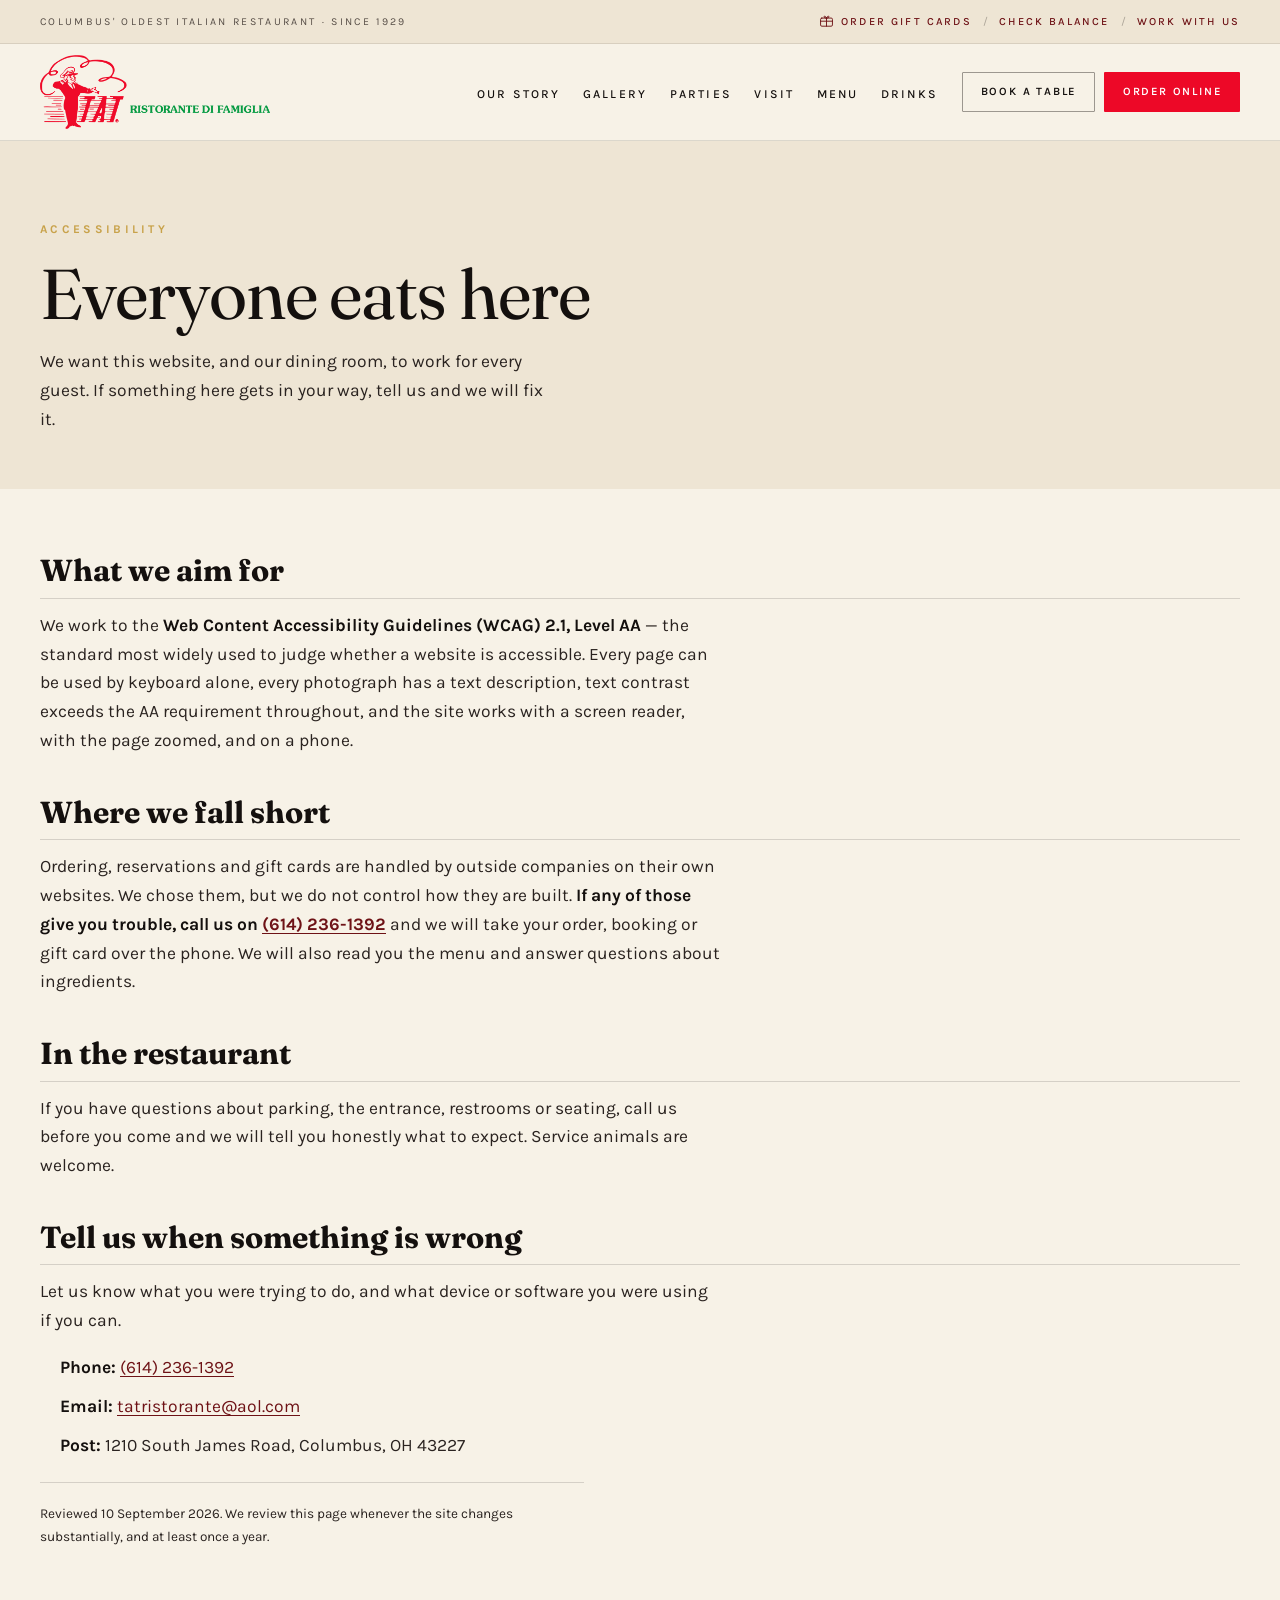
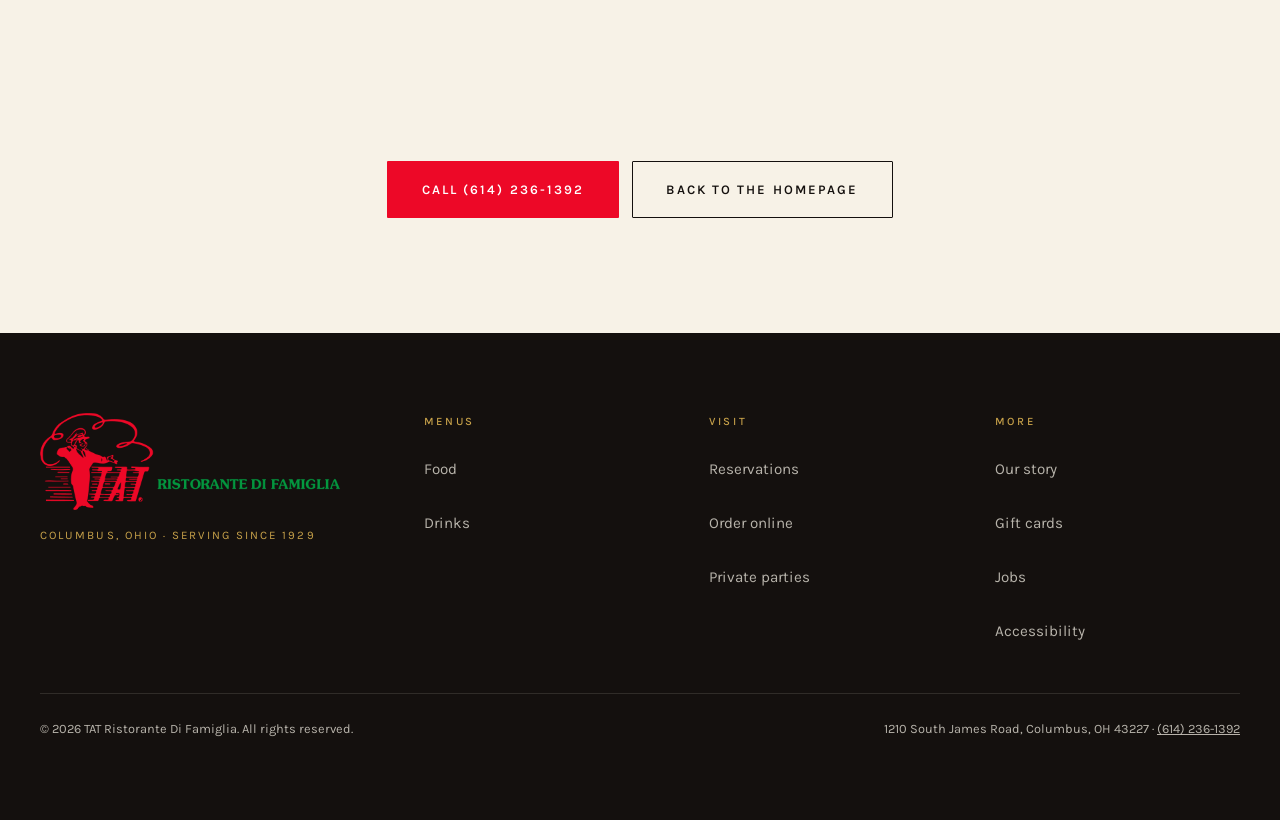
==== commit 755e6793: "push" ====
--- a/accessibility.html
+++ b/accessibility.html
@@ -66,7 +66,7 @@
     </nav>
 
     <div class="header-actions">
-      <a class="btn btn-ghost" href="https://tmt.spotapps.co/reservations?spot_id=79712">Book a table</a>
+      <a class="btn btn-ghost" href="https://reservations-lyart.vercel.app/">Book a table</a>
       <a class="btn btn-solid" href="https://order.online/business/tat-ristorante-di-famiglia-47376">Order online</a>
     </div>
 
@@ -91,7 +91,7 @@
     </ul>
     <div class="nav-mobile-cta">
       <a class="btn btn-solid" href="https://order.online/business/tat-ristorante-di-famiglia-47376">Order online</a>
-      <a class="btn btn-ghost" href="https://tmt.spotapps.co/reservations?spot_id=79712">Book a table</a>
+      <a class="btn btn-ghost" href="https://reservations-lyart.vercel.app/">Book a table</a>
     </div>
     <p class="nav-mobile-phone"><a href="tel:+16142361392">(614) 236-1392</a></p>
   </nav>
@@ -163,7 +163,7 @@
     <div class="footer-col">
       <h3 class="footer-head">Visit</h3>
       <ul>
-        <li><a href="https://tmt.spotapps.co/reservations?spot_id=79712">Reservations</a></li>
+        <li><a href="https://reservations-lyart.vercel.app/">Reservations</a></li>
         <li><a href="https://order.online/business/tat-ristorante-di-famiglia-47376">Order online</a></li>
           <li><a href="index.html#parties">Private parties</a></li>
       </ul>
@@ -186,7 +186,7 @@
 
 <div class="action-bar">
   <a href="tel:+16142361392">Call</a>
-  <a href="https://tmt.spotapps.co/reservations?spot_id=79712">Reserve</a>
+  <a href="https://reservations-lyart.vercel.app/">Reserve</a>
   <a class="primary" href="https://order.online/business/tat-ristorante-di-famiglia-47376">Order</a>
 </div>
 
--- a/styles.css
+++ b/styles.css
@@ -40,7 +40,16 @@
    overlay in the layout and it eats every click on the page. */
 [hidden]{ display:none !important; }
 
-html{ scroll-behavior:smooth; }
+html{
+  scroll-behavior:smooth;
+  -webkit-text-size-adjust:100%;   /* stop iOS inflating text in landscape */
+}
+
+/* The default tap flash is a grey rectangle that ignores border radius.
+   A faint brand tint reads as intentional. */
+a, button, .tile, [data-form]{
+  -webkit-tap-highlight-color:rgba(237,8,39,.15);
+}
 
 body{
   margin:0;
@@ -134,6 +143,8 @@
 
 .link-arrow{
   display:inline-flex; align-items:center; gap:.5rem;
+  padding:.7rem 0;
+  min-height:44px;
   font-size:.8rem; font-weight:600;
   letter-spacing:.16em; text-transform:uppercase;
   text-decoration:none;
@@ -170,6 +181,8 @@
 .site-header{
   position:fixed; inset:0 0 auto 0; z-index:90;
   background:var(--ivory);
+  padding-left:env(safe-area-inset-left, 0px);
+  padding-right:env(safe-area-inset-right, 0px);
   border-bottom:1px solid rgba(20,16,14,.12);
   transition:box-shadow .35s var(--ease);
 }
@@ -205,6 +218,7 @@
 .topbar-links{ display:flex; align-items:center; gap:.7rem; }
 .topbar-links a{
   display:inline-flex; align-items:center; gap:.45rem;
+  min-height:44px;
   font-size:.68rem; font-weight:500;
   letter-spacing:.2em; text-transform:uppercase;
   color:var(--wine); text-decoration:none;
@@ -275,7 +289,8 @@
   position:fixed; inset:0; z-index:85;
   pointer-events:none;
   background:var(--ink);
-  padding:calc(var(--header-h) + 2rem) 1.5rem 2.5rem;
+  padding:calc(var(--header-h) + 2rem) 1.5rem calc(2.5rem + env(safe-area-inset-bottom, 0px));
+  overscroll-behavior:contain;
   overflow-y:auto;
   opacity:0;
   transition:opacity .3s var(--ease);
@@ -296,7 +311,16 @@
 }
 .nav-mobile-phone a{ color:var(--brass); text-decoration:none; }
 
-body.nav-open{ overflow:hidden; }
+/* iOS Safari ignores overflow:hidden on body — the page keeps scrolling
+   behind the overlay and jumps to the top when it closes. Pinning the body
+   and restoring the scroll position in JS is the only reliable way. */
+body.nav-open{
+  position:fixed;
+  left:0; right:0;
+  width:100%;
+  overflow:hidden;
+  overscroll-behavior:none;
+}
 
 
 /* ---------- Photo slots ----------
@@ -316,7 +340,8 @@
    ========================================================= */
 .hero{
   position:relative;
-  min-height:min(84svh, 760px);
+  min-height:min(84vh, 760px);
+  min-height:min(84svh, 760px);   /* svh where supported; vh above as fallback */
   display:flex; flex-direction:column; justify-content:flex-end;
   padding:calc(var(--header-h) + 3rem) 0 0;
   color:#fff;
@@ -572,12 +597,13 @@
 }
 .hours-note.is-open{ color:#2E7D42; }
 
-.contact-line{ margin:0 0 .5rem; font-size:1.15rem; }
-.contact-line a{ text-decoration:none; border-bottom:1px solid rgba(110,18,22,.4); }
+.contact-line{ margin:0 0 .25rem; font-size:1.15rem; }
+.contact-line a{
+  display:inline-block; padding:.45rem 0; text-decoration:none; border-bottom:1px solid rgba(110,18,22,.4); }
 .contact-line a:hover{ color:var(--wine); }
 .socials{ display:flex; gap:.6rem; margin-top:1.5rem; }
 .socials a{
-  width:42px; height:42px; display:grid; place-items:center;
+  width:44px; height:44px; display:grid; place-items:center;
   border:1px solid rgba(20,16,14,.25); border-radius:50%;
   transition:background .25s var(--ease), border-color .25s var(--ease);
 }
@@ -592,7 +618,14 @@
 /* =========================================================
    FOOTER
    ========================================================= */
-.site-footer{ background:var(--ink); color:rgba(247,242,231,.72); padding:clamp(3rem, 7vw, 5rem) 0 7rem; }
+.site-footer{
+  background:var(--ink); color:rgba(247,242,231,.72);
+  padding:clamp(3rem, 7vw, 5rem) 0 clamp(3rem, 7vw, 5rem);
+}
+/* Only phones show the fixed bottom bar, so only phones need the clearance. */
+@media (max-width: 860px){
+  .site-footer{ padding-bottom:calc(6rem + env(safe-area-inset-bottom, 0px)); }
+}
 .footer-grid{
   display:grid; grid-template-columns:1.4fr repeat(3, 1fr);
   gap:2.5rem;
@@ -612,7 +645,10 @@
   color:var(--brass);
 }
 .footer-col ul{ list-style:none; margin:0; padding:0; display:grid; gap:.6rem; }
-.footer-col a{ text-decoration:none; font-size:.95rem; }
+.footer-col a{
+  text-decoration:none; font-size:.95rem;
+  display:inline-block; padding:.6rem 0;   /* ~44px tall, thumb-sized */
+}
 .footer-col a:hover{ color:var(--ivory); }
 .footer-base{
   display:flex; flex-wrap:wrap; justify-content:space-between; gap:.5rem;
@@ -628,11 +664,16 @@
   display:none; grid-template-columns:repeat(3, 1fr);
   background:var(--ink);
   border-top:1px solid rgba(200,162,74,.3);
+  /* Clears the iPhone home indicator. Without this the buttons sit
+     underneath it and the bottom of each one can't be tapped. */
+  padding-bottom:env(safe-area-inset-bottom, 0px);
 }
 .action-bar a{
-  padding:1rem .5rem; text-align:center; text-decoration:none;
+  min-height:52px;
+  display:flex; align-items:center; justify-content:center;
+  padding:.9rem .5rem; text-align:center; text-decoration:none;
   color:var(--ivory);
-  font-size:.72rem; letter-spacing:.2em; text-transform:uppercase;
+  font-size:.74rem; letter-spacing:.18em; text-transform:uppercase;
 }
 .action-bar a.primary{ background:var(--red); color:#fff; }
 
@@ -642,6 +683,7 @@
 .lightbox{
   position:fixed; inset:0; z-index:120;
   pointer-events:none;
+  overscroll-behavior:contain;
   background:rgba(12,9,8,.96);
   display:grid; grid-template-columns:auto 1fr auto; align-items:center;
   gap:1rem; padding:clamp(1rem, 4vw, 3rem);
@@ -690,7 +732,7 @@
 }
 
 @media (max-width: 860px){
-  .hero{ min-height:min(72svh, 620px); }
+  .hero{ min-height:min(72vh, 620px); min-height:min(72svh, 620px); }
   .about-grid{ grid-template-columns:1fr; }
   .about-figures{
     border-left:0; padding-left:0;
@@ -707,7 +749,7 @@
 }
 
 @media (max-width: 620px){
-  :root{ --topbar-h:34px; --nav-h:62px; --header-h-stuck:60px; }
+  :root{ --topbar-h:44px; --nav-h:62px; --header-h-stuck:60px; }
   .topbar-inner{ justify-content:center; }
   .topbar-tag{ display:none; }
   .topbar-links a{ font-size:.62rem; letter-spacing:.12em; }
@@ -739,7 +781,7 @@
   .btn{ padding:.95rem 1.4rem; }
   .btn-lg{ padding:1.05rem 1.6rem; font-size:.78rem; }
   .menu-item{ padding:1.05rem 0; }
-  .menu-tab{ padding:.85rem .8rem .7rem; font-size:.74rem; }
+  .menu-tab{ min-height:46px; padding:.9rem .8rem .75rem; font-size:.76rem; }
   .nav-mobile a{ padding:1.05rem 0; }
   .parties-imgs{ grid-template-columns:1fr; }
   .about-figures{ grid-template-columns:1fr; gap:1.25rem; }
@@ -774,6 +816,7 @@
 /* ---------- Page hero ---------- */
 .page-hero{
   position:relative;
+  min-height:min(72vh, 620px);
   min-height:min(72svh, 620px);
   display:flex; align-items:flex-end;
   padding:calc(var(--header-h) + 5rem) 0 clamp(3rem, 7vw, 5.5rem);
@@ -1019,7 +1062,13 @@
   display:flex; gap:.4rem; flex:1 1 auto;
   overflow-x:auto; scrollbar-width:none;
   -webkit-overflow-scrolling:touch;
-}
+  scroll-snap-type:x proximity;
+  /* The list runs off the edge on a phone. This fades the right-hand end so
+     it reads as "there's more", instead of looking like a cut-off tab. */
+  -webkit-mask-image:linear-gradient(to right, #000 calc(100% - 28px), transparent 100%);
+  mask-image:linear-gradient(to right, #000 calc(100% - 28px), transparent 100%);
+}
+.menu-tab{ scroll-snap-align:start; }
 .menu-tablist::-webkit-scrollbar{ display:none; }
 .menu-tab{
   flex:none;
@@ -1039,7 +1088,10 @@
 .menu-search{ position:relative; flex:0 0 220px; }
 .menu-search input{
   width:100%;
-  font-family:var(--f-body); font-size:.9rem;
+  font-family:var(--f-body);
+  /* Must stay at 16px or larger: iOS zooms the page when a smaller
+     input receives focus, and never zooms back out. */
+  font-size:16px;
   padding:.6rem 2rem .6rem .85rem;
   color:var(--ink);
   background:#fff;
@@ -1197,12 +1249,29 @@
   .menu-tag{ margin-top:.15rem; }
 }
 
+/* The narrowest phones still in use (iPhone SE, 320px) can't fit three
+   tracked-out links plus an icon. Drop the icon and the tracking there. */
+@media (max-width: 360px){
+  .topbar-icon{ display:none; }
+  .topbar-links{ gap:.35rem; }
+  .topbar-links a{ font-size:.6rem; letter-spacing:.02em; }
+  .topbar-sep{ font-size:.58rem; }
+}
+
 /* ---------- Minimum legible text on handheld screens ----------
    A handful of small uppercase labels were dipping under 11px, which is
    uncomfortable on anything held at arm's length. Floor them for phones and
    tablets both; at desk viewing distance the smaller sizes are fine. */
 @media (max-width: 900px){
-  .topbar-links a{ font-size:.7rem; }
+  /* Three links plus separators in 390px: they have to stay on one line,
+     so tighten the tracking rather than let them wrap to two rows. */
+  .topbar-links{ gap:.45rem; }
+  .topbar-links a{
+    font-size:.63rem; letter-spacing:.06em;
+    min-height:44px; white-space:nowrap;
+  }
+  .topbar-icon{ width:13px; height:13px; }
+  .topbar-sep{ font-size:.62rem; }
   .menu-tag{ font-size:.72rem; padding:.22rem .5rem; }
   .menu-item-price .price-label,
   .menu-item-suffix{ font-size:.72rem; }
@@ -1225,6 +1294,8 @@
   position:fixed; inset:0; z-index:130;
   display:grid; place-items:center;
   padding:clamp(1rem, 4vw, 2.5rem);
+  padding-bottom:calc(clamp(1rem, 4vw, 2.5rem) + env(safe-area-inset-bottom, 0px));
+  overscroll-behavior:contain;
   background:rgba(20,16,14,.72);
   opacity:0; pointer-events:none;
   transition:opacity .25s var(--ease);
@@ -1235,6 +1306,7 @@
 .modal-panel{
   position:relative;
   width:min(560px, 100%);
+  max-height:calc(100vh - 3rem);
   max-height:calc(100svh - 3rem);
   overflow-y:auto;
   background:var(--surface);
